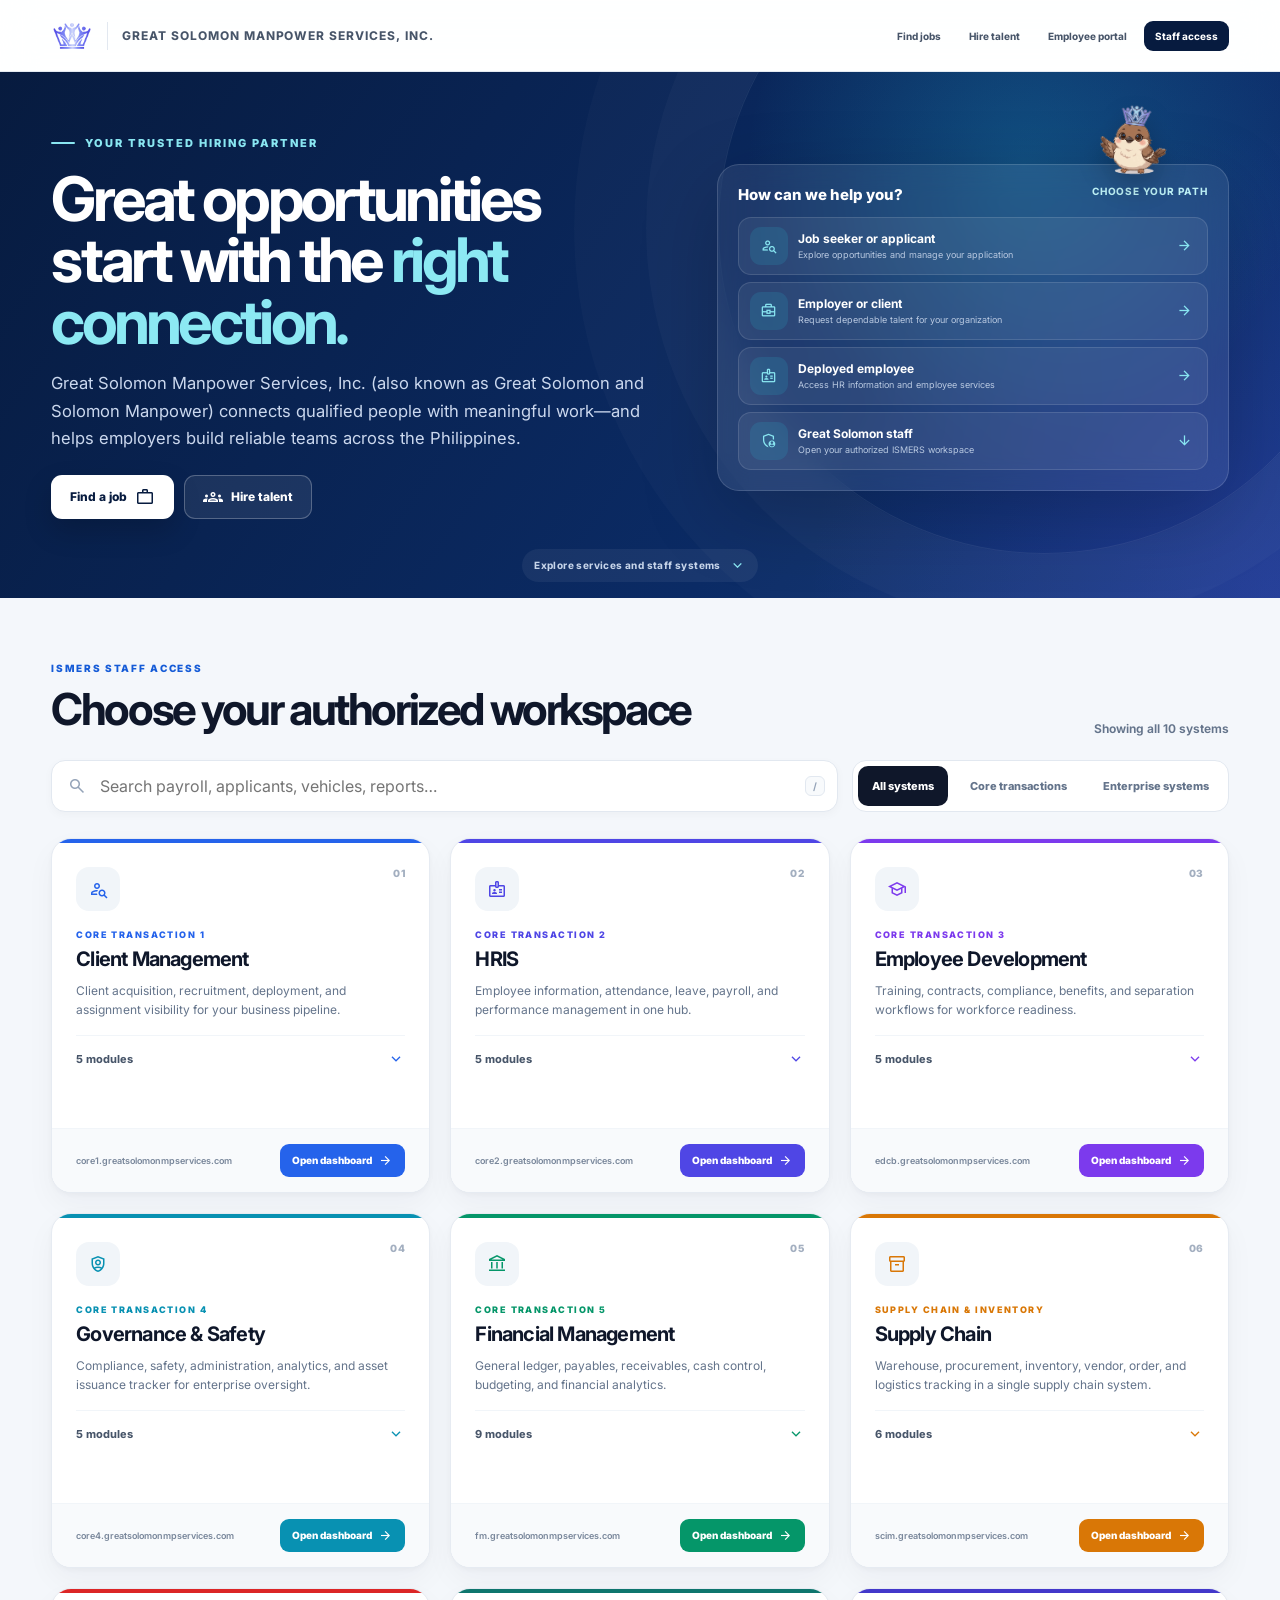
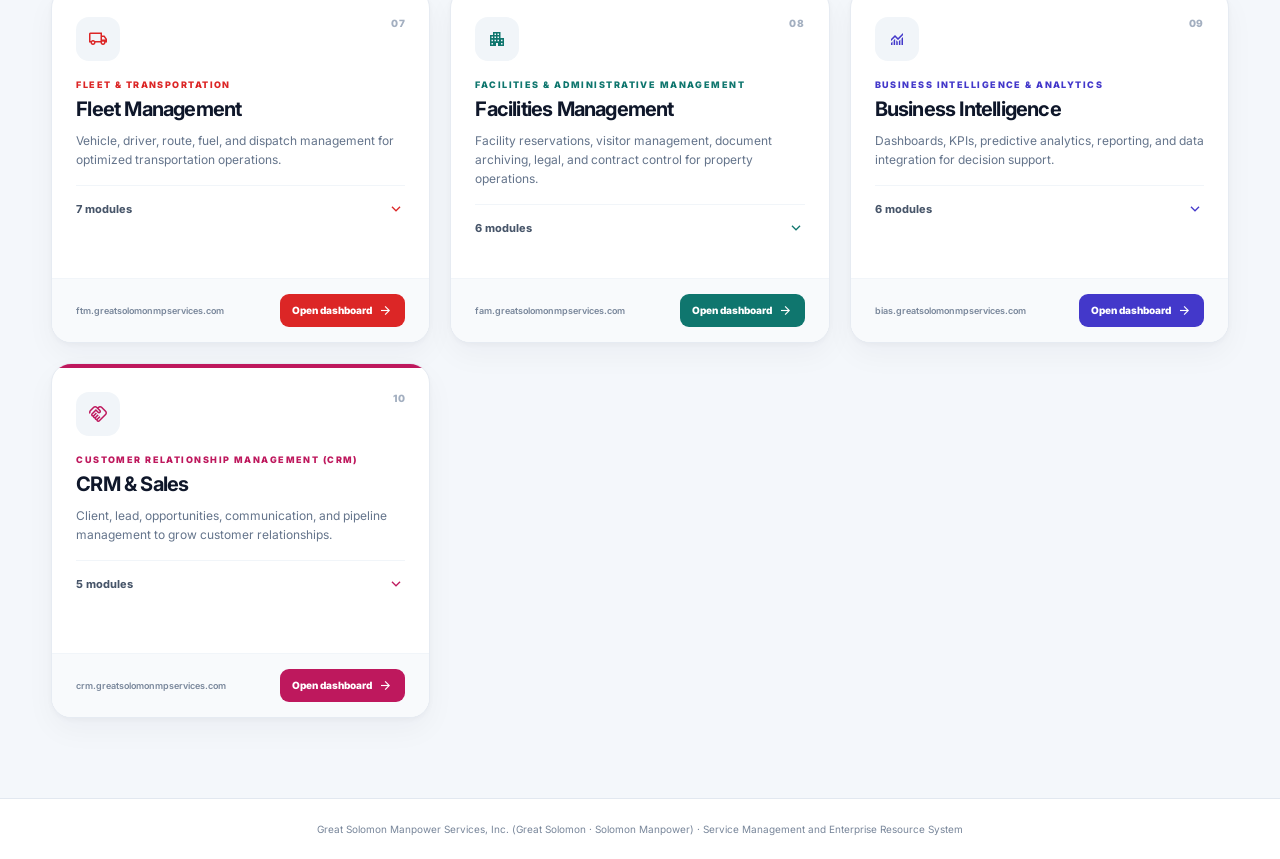
==== index.html @ 8f5aaa04 "Bust deployed asset cache" ====
<!doctype html>
<html lang="en-PH">
<head>
  <meta charset="utf-8" />
  <meta name="viewport" content="width=device-width, initial-scale=1" />
  <title>Great Solomon Manpower Services, Inc. | Great Solomon &amp; Solomon Manpower</title>
  <meta name="description" content="Great Solomon Manpower Services, Inc. (also known as Great Solomon and Solomon Manpower) connects Filipino job seekers with meaningful careers and helps employers build dependable teams across the Philippines." />
  <meta name="author" content="Great Solomon Manpower Services, Inc." />
  <meta name="robots" content="index, follow, max-snippet:-1, max-image-preview:large, max-video-preview:-1" />
  <link rel="canonical" href="https://greatsolomonmpservices.com/" />

  <!-- Geo-Targeting -->
  <meta name="geo.region" content="PH" />
  <meta name="geo.placename" content="Philippines" />

  <!-- Theme and Mobile Styling -->
  <meta name="theme-color" content="#071b3f" />
  <meta name="msapplication-TileColor" content="#071b3f" />
  <meta name="color-scheme" content="light" />

  <!-- Favicons and Web Manifest -->
  <link rel="icon" type="image/png" sizes="512x512" href="/favicon.png" />
  <link rel="apple-touch-icon" href="/apple-touch-icon.png" />
  <link rel="manifest" href="/site.webmanifest" />

  <!-- Preload the above-the-fold hero animation for the first render. -->
  <link rel="preload" href="images/output-onlinegiftools.gif" as="image" type="image/gif" fetchpriority="high" />

  <!-- Open Graph / Facebook / LinkedIn / Discord / Slack -->
  <meta property="og:type" content="website" />
  <meta property="og:site_name" content="Great Solomon Manpower Services, Inc." />
  <meta property="fb:app_id" content="1562750961368714" />
  <meta property="og:url" content="https://greatsolomonmpservices.com/" />
  <meta property="og:title" content="Great Solomon Manpower Services, Inc. | Great Solomon &amp; Solomon Manpower" />
  <meta property="og:description" content="Great Solomon Manpower Services, Inc. (also known as Great Solomon and Solomon Manpower) connects Filipino job seekers with meaningful careers and helps employers build dependable teams across the Philippines." />
  <meta property="og:image" content="https://greatsolomonmpservices.com/images/og-image.png" />
  <meta property="og:image:secure_url" content="https://greatsolomonmpservices.com/images/og-image.png" />
  <meta property="og:image:type" content="image/png" />
  <meta property="og:image:width" content="1200" />
  <meta property="og:image:height" content="630" />
  <meta property="og:image:alt" content="Great Solomon Manpower Services, Inc. — Philippine jobs and workforce solutions" />
  <meta property="og:locale" content="en_PH" />
  <meta property="og:locale:alternate" content="en_US" />

  <!-- Twitter / X Cards -->
  <meta name="twitter:card" content="summary_large_image" />
  <meta name="twitter:url" content="https://greatsolomonmpservices.com/" />
  <meta name="twitter:title" content="Great Solomon Manpower Services, Inc. | Great Solomon &amp; Solomon Manpower" />
  <meta name="twitter:description" content="Great Solomon Manpower Services, Inc. (also known as Great Solomon and Solomon Manpower) connects Filipino job seekers with meaningful careers and helps employers build dependable teams across the Philippines." />
  <meta name="twitter:image" content="https://greatsolomonmpservices.com/images/og-image.png" />
  <meta name="twitter:image:alt" content="Great Solomon Manpower Services, Inc. — Philippine jobs and workforce solutions" />

  <!-- Fonts & Stylesheets -->
  <link rel="preconnect" href="https://fonts.googleapis.com" />
  <link rel="preconnect" href="https://fonts.gstatic.com" crossorigin />
  <link href="https://fonts.googleapis.com/css2?family=Inter:wght@400;500;600;700;800;900&family=Material+Symbols+Outlined:opsz,wght,FILL,GRAD@20..48,400,0,0" rel="stylesheet" />
  <link rel="stylesheet" href="styles.css?v=b354d88" />

  <!-- Structured Data: JSON-LD Schema.org -->
  <script type="application/ld+json">
  {
    "@context": "https://schema.org",
    "@graph": [
      {
        "@type": ["EmploymentAgency", "Organization", "LocalBusiness"],
        "@id": "https://greatsolomonmpservices.com/#organization",
        "name": "Great Solomon Manpower Services, Inc.",
        "legalName": "Great Solomon Manpower Services, Inc.",
        "alternateName": [
          "Great Solomon",
          "Solomon Manpower",
          "Great Solomon Manpower Services",
          "ISMERS Great Solomon"
        ],
        "url": "https://greatsolomonmpservices.com/",
        "logo": "https://greatsolomonmpservices.com/images/logo-icon.png",
        "image": "https://greatsolomonmpservices.com/images/og-image.png",
        "description": "Great Solomon Manpower Services, Inc. (also known as Great Solomon and Solomon Manpower) connects Filipino job seekers with meaningful careers and helps employers build dependable teams across the Philippines.",
        "address": {
          "@type": "PostalAddress",
          "streetAddress": "1353 Crisostomo St, Bgy 518, Zone 051 Sampaloc",
          "addressLocality": "Manila",
          "addressRegion": "Metro Manila",
          "addressCountry": "PH"
        },
        "areaServed": {
          "@type": "Country",
          "name": "Philippines"
        },
        "knowsAbout": [
          "Manpower Services",
          "Recruitment and Selection",
          "HRIS and Attendance Systems",
          "Payroll and Compensation",
          "Workforce Training and Development",
          "Enterprise Resource Planning"
        ]
      },
      {
        "@type": "WebSite",
        "@id": "https://greatsolomonmpservices.com/#website",
        "url": "https://greatsolomonmpservices.com/",
        "name": "Great Solomon Manpower Services, Inc.",
        "publisher": {
          "@id": "https://greatsolomonmpservices.com/#organization"
        },
        "inLanguage": "en-PH"
      },
      {
        "@type": "WebPage",
        "@id": "https://greatsolomonmpservices.com/#webpage",
        "url": "https://greatsolomonmpservices.com/",
        "name": "Great Solomon Manpower Services, Inc. | Great Solomon & Solomon Manpower",
        "isPartOf": {
          "@id": "https://greatsolomonmpservices.com/#website"
        },
        "about": {
          "@id": "https://greatsolomonmpservices.com/#organization"
        },
        "description": "Great Solomon Manpower Services, Inc. (also known as Great Solomon and Solomon Manpower) connects Filipino job seekers with meaningful careers and helps employers build dependable teams across the Philippines.",
        "inLanguage": "en-PH"
      },
      {
        "@type": "FAQPage",
        "@id": "https://greatsolomonmpservices.com/#faq",
        "mainEntity": [
          {
            "@type": "Question",
            "name": "What is Great Solomon Manpower Services, Inc.?",
            "acceptedAnswer": {
              "@type": "Answer",
              "text": "Great Solomon Manpower Services, Inc. (commonly known as Great Solomon or Solomon Manpower) is a licensed manpower and recruitment agency in the Philippines providing staffing, payroll, and HR management solutions."
            }
          },
          {
            "@type": "Question",
            "name": "What services are offered by Solomon Manpower?",
            "acceptedAnswer": {
              "@type": "Answer",
              "text": "Solomon Manpower offers recruitment and talent placement, temporary and contract staffing, HRIS and attendance systems, payroll administration, and enterprise workforce management across the Philippines."
            }
          },
          {
            "@type": "Question",
            "name": "How can job seekers apply with Great Solomon Manpower Services, Inc.?",
            "acceptedAnswer": {
              "@type": "Answer",
              "text": "Job seekers can find and apply for jobs across the Philippines directly through the Great Solomon online portal and ISMERS job platform."
            }
          }
        ]
      },
      {
        "@type": "SiteNavigationElement",
        "@id": "https://greatsolomonmpservices.com/#navigation",
        "name": "Main Audience Navigation",
        "hasPart": [
          {
            "@type": "WebPage",
            "name": "Find Jobs",
            "url": "https://core1.greatsolomonmpservices.com/"
          },
          {
            "@type": "WebPage",
            "name": "Hire Talent",
            "url": "https://core1.greatsolomonmpservices.com/"
          },
          {
            "@type": "WebPage",
            "name": "Employee Portal",
            "url": "https://core2.greatsolomonmpservices.com/"
          },
          {
            "@type": "WebPage",
            "name": "Staff Access",
            "url": "https://greatsolomonmpservices.com/#systems"
          }
        ]
      }
    ]
  }
  </script>
</head>
<body>
  <header class="topbar">
    <a class="brand" href="/" aria-label="Great Solomon Manpower Services, Inc. home"><img src="images/logo-icon.png" alt="Great Solomon Manpower Services, Inc. logo" /><span class="brand-divider" aria-hidden="true"></span><span class="brand-product">Great Solomon Manpower Services, Inc.</span></a><a class="mobile-staff" href="#systems">Staff access</a><nav class="topnav" id="mobile-navigation" aria-label="Audience navigation"><a href="https://core1.greatsolomonmpservices.com/">Find jobs</a><a href="https://core1.greatsolomonmpservices.com/">Hire talent</a><a href="https://core2.greatsolomonmpservices.com/">Employee portal</a><a class="staff-link" href="#systems">Staff access</a></nav><button class="mobile-menu" type="button" aria-label="Open navigation" aria-controls="mobile-navigation" aria-expanded="false"><span class="material-symbols-outlined">menu</span></button>
  </header>
  <main>
    <section class="hero" aria-labelledby="hero-title">
      <div class="hero-inner">
        <div><p class="eyebrow">Your trusted hiring partner</p><h1 id="hero-title">Great opportunities start with the <span>right connection.</span></h1><p class="hero-copy">Great Solomon Manpower Services, Inc. (also known as Great Solomon and Solomon Manpower) connects qualified people with meaningful work—and helps employers build reliable teams across the Philippines.</p><div class="hero-actions"><a class="btn btn-primary" href="https://core1.greatsolomonmpservices.com/"><span>Find a job</span><span class="material-symbols-outlined">work</span></a><a class="btn btn-secondary" href="https://core1.greatsolomonmpservices.com/"><span class="material-symbols-outlined">groups</span><span>Hire talent</span></a></div></div>
        <aside class="audience-panel" aria-label="Choose how to continue"><img class="hero-animation" src="images/output-onlinegiftools.gif" alt="Great Solomon animated guide" width="800" height="450" fetchpriority="high" loading="eager" decoding="async" /><div class="audience-head"><p>How can we help you?</p><span>Choose your path</span></div><div class="audience-list"><a class="audience-card" href="https://core1.greatsolomonmpservices.com/"><span class="audience-icon material-symbols-outlined">person_search</span><span class="audience-copy"><strong>Job seeker or applicant</strong><span>Explore opportunities and manage your application</span></span><span class="material-symbols-outlined">arrow_forward</span></a><a class="audience-card" href="https://core1.greatsolomonmpservices.com/"><span class="audience-icon material-symbols-outlined">business_center</span><span class="audience-copy"><strong>Employer or client</strong><span>Request dependable talent for your organization</span></span><span class="material-symbols-outlined">arrow_forward</span></a><a class="audience-card" href="https://core2.greatsolomonmpservices.com/"><span class="audience-icon material-symbols-outlined">badge</span><span class="audience-copy"><strong>Deployed employee</strong><span>Access HR information and employee services</span></span><span class="material-symbols-outlined">arrow_forward</span></a><a class="audience-card" href="#systems"><span class="audience-icon material-symbols-outlined">admin_panel_settings</span><span class="audience-copy"><strong>Great Solomon staff</strong><span>Open your authorized ISMERS workspace</span></span><span class="material-symbols-outlined">arrow_downward</span></a></div></aside>
      </div><a class="scroll-cue" href="#systems"><span>Explore services and staff systems</span><span class="material-symbols-outlined">keyboard_arrow_down</span></a>
    </section>
    <section class="catalog" id="systems" aria-labelledby="systems-title">
      <div class="catalog-head"><div><p class="section-kicker">ISMERS staff access</p><h2 id="systems-title">Choose your authorized workspace</h2></div><span class="result-count" id="result-count" aria-live="polite">Showing all 10 systems</span></div>
      <div class="discovery"><label class="search"><span class="material-symbols-outlined">search</span><input id="module-search" type="search" placeholder="Search payroll, applicants, vehicles, reports…" autocomplete="off" aria-label="Search systems and modules" /><span class="shortcut">/</span></label><div class="filters" role="group" aria-label="Filter system groups"><button class="filter active" type="button" data-filter="all">All systems</button><button class="filter" type="button" data-filter="core">Core transactions</button><button class="filter" type="button" data-filter="enterprise">Enterprise systems</button></div></div>
      <div class="grid" id="grid"></div>
    </section>
  </main>
  <footer>Great Solomon Manpower Services, Inc. (Great Solomon · Solomon Manpower) · Service Management and Enterprise Resource System</footer>
  <script src="subsystems.js?v=b354d88"></script>
  <script src="script.js?v=b354d88"></script>
</body>
</html>
---- styles.css ----
:root { --navy:#071b3f; --navy-2:#0b2b65; --blue:#155bd7; --indigo:#4f46e5; --cyan:#25c2d7; --ink:#0f172a; --muted:#64748b; --line:#e2e8f0; --surface:#fff; --soft:#f4f7fb; }
* { box-sizing:border-box; }
html { scroll-behavior:smooth; }
body { margin:0; min-height:100vh; color:var(--ink); background:var(--soft); font-family:Inter,system-ui,sans-serif; }
button,input { font:inherit; } a { color:inherit; } .material-symbols-outlined { font-size:20px; line-height:1; }
.topbar { position:sticky; top:0; z-index:50; height:72px; display:flex; align-items:center; justify-content:space-between; gap:24px; padding:0 clamp(20px,4vw,64px); border-bottom:1px solid rgba(226,232,240,.9); background:rgba(255,255,255,.92); backdrop-filter:blur(18px) saturate(160%); }
.brand { display:flex; align-items:center; gap:14px; min-width:0; text-decoration:none; }
.brand img { width:42px; height:42px; object-fit:contain; object-position:center; }
.brand-divider { width:1px; height:28px; background:var(--line); }
.brand-product { color:#475569; font-size:12px; font-weight:750; letter-spacing:.08em; text-transform:uppercase; white-space:nowrap; }
.topnav { display:flex; align-items:center; gap:6px; }
.topnav a { padding:9px 11px; border-radius:9px; color:#475569; font-size:10px; font-weight:750; text-decoration:none; transition:.16s ease; }
.topnav a:hover { color:var(--blue); background:#eef4ff; }
.topnav .staff-link { color:white; background:var(--navy); }
.topnav .staff-link:hover { color:white; background:var(--blue); }
.gateway-label { display:flex; align-items:center; gap:8px; color:#475569; font-size:12px; font-weight:650; }
.gateway-label .material-symbols-outlined { color:#16a34a; font-size:17px; }
.hero { position:relative; overflow:hidden; color:white; background:radial-gradient(circle at 80% 18%,rgba(37,194,215,.24),transparent 25%),radial-gradient(circle at 100% 100%,rgba(79,70,229,.28),transparent 34%),linear-gradient(125deg,var(--navy) 0%,var(--navy-2) 64%,#12397a 100%); }
.hero:before { content:""; position:absolute; right:-90px; top:-170px; width:650px; height:650px; border-radius:50%; border:1px solid rgba(255,255,255,.08); box-shadow:0 0 0 72px rgba(255,255,255,.025),0 0 0 144px rgba(255,255,255,.018); }
.hero-inner { position:relative; z-index:1; max-width:1440px; margin:auto; padding:clamp(40px,5vw,68px) clamp(20px,4vw,64px) 30px; display:grid; grid-template-columns:minmax(0,1.08fr) minmax(350px,.92fr); gap:clamp(32px,5vw,70px); align-items:center; }
.eyebrow { display:flex; align-items:center; gap:10px; margin:0 0 18px; color:#89e6f1; font-size:11px; font-weight:850; letter-spacing:.18em; text-transform:uppercase; }
.eyebrow:before { content:""; width:24px; height:2px; border-radius:2px; background:currentColor; }
h1 { max-width:720px; margin:0; font-size:clamp(38px,4.8vw,62px); line-height:1; letter-spacing:-.06em; }
h1 span { color:#8ce9f3; }
.hero-copy { max-width:630px; margin:18px 0 0; color:#cbd8ee; font-size:clamp(14px,1.3vw,17px); line-height:1.65; }
.hero-actions { display:flex; flex-wrap:wrap; gap:10px; margin-top:22px; }
.btn { min-height:44px; display:inline-flex; align-items:center; justify-content:center; gap:8px; padding:0 18px; border:1px solid transparent; border-radius:11px; font-size:12px; font-weight:800; cursor:pointer; text-decoration:none; transition:.18s ease; }
.btn-primary { color:var(--navy); background:white; box-shadow:0 12px 28px rgba(0,0,0,.18); }
.btn-primary:hover { transform:translateY(-2px); box-shadow:0 16px 32px rgba(0,0,0,.24); }
.btn-secondary { color:white; border-color:rgba(255,255,255,.25); background:rgba(255,255,255,.08); }
.btn-secondary:hover { border-color:rgba(255,255,255,.45); background:rgba(255,255,255,.14); }
.system-map { position:relative; padding:26px; border:1px solid rgba(255,255,255,.14); border-radius:24px; background:rgba(255,255,255,.08); box-shadow:0 24px 80px rgba(0,0,0,.2); backdrop-filter:blur(16px); }
.system-map-head { display:flex; align-items:center; justify-content:space-between; gap:18px; margin-bottom:22px; }
.system-map-title { margin:0; font-size:15px; font-weight:800; }
.live-chip { display:flex; align-items:center; gap:7px; color:#bceff4; font-size:10px; font-weight:750; letter-spacing:.08em; text-transform:uppercase; }
.live-dot { width:7px; height:7px; border-radius:50%; background:#4ade80; box-shadow:0 0 0 4px rgba(74,222,128,.13); }
.map-core { display:grid; grid-template-columns:repeat(4,1fr); gap:8px; }
.map-node { min-height:66px; display:flex; flex-direction:column; align-items:center; justify-content:center; gap:6px; padding:9px; border:1px solid rgba(255,255,255,.12); border-radius:13px; color:#dce9fb; background:rgba(255,255,255,.06); font-size:9px; font-weight:750; text-align:center; }
.map-node strong { color:white; font-size:13px; }
.map-line { width:1px; height:23px; margin:auto; background:linear-gradient(rgba(255,255,255,.12),rgba(137,230,241,.65)); }
.map-hub { display:flex; align-items:center; justify-content:center; gap:10px; width:72%; margin:auto; padding:13px; border:1px solid rgba(137,230,241,.35); border-radius:14px; color:white; background:linear-gradient(135deg,rgba(37,194,215,.22),rgba(79,70,229,.22)); font-size:12px; font-weight:850; letter-spacing:.09em; }
.map-enterprise { display:grid; grid-template-columns:repeat(3,1fr); gap:8px; margin-top:12px; }
.mobile-staff { display:none; padding:9px 12px; border-radius:9px; color:white; background:var(--navy); font-size:10px; font-weight:750; text-decoration:none; white-space:nowrap; }
.mobile-menu { display:none; border:0; color:var(--navy); background:transparent; cursor:pointer; }
.mobile-menu:focus-visible { outline:2px solid var(--blue); outline-offset:3px; border-radius:7px; }
.hero-animation { position:absolute; z-index:2; top:-72px; right:12px; left:auto; width:170px; transform:none; height:auto; aspect-ratio:800 / 450; object-fit:contain; pointer-events:none; filter:drop-shadow(0 12px 12px rgba(0,0,0,.2)); }
.audience-panel { position:relative; padding:20px; border:1px solid rgba(255,255,255,.14); border-radius:22px; background:rgba(255,255,255,.08); box-shadow:0 24px 80px rgba(0,0,0,.2); backdrop-filter:blur(16px); }
.audience-head { display:flex; align-items:flex-start; justify-content:space-between; gap:18px; margin-bottom:13px; }
.audience-head p { margin:0; font-size:15px; font-weight:800; }
.audience-head span { color:#bceff4; font-size:10px; font-weight:750; letter-spacing:.08em; text-transform:uppercase; }
.audience-list { display:grid; gap:7px; }
.audience-card { display:grid; grid-template-columns:38px 1fr 20px; align-items:center; gap:10px; padding:9px 11px; border:1px solid rgba(255,255,255,.12); border-radius:13px; color:white; background:rgba(255,255,255,.065); text-decoration:none; transition:.18s ease; }
.audience-card:hover { transform:translateX(3px); border-color:rgba(137,230,241,.48); background:rgba(255,255,255,.12); }
.audience-icon { width:38px; height:38px; display:grid; place-items:center; border-radius:11px; color:#9debf3; background:rgba(37,194,215,.14); }
.audience-copy strong { display:block; font-size:12px; }
.audience-copy span { display:block; margin-top:3px; color:#b9c9e1; font-size:9px; line-height:1.4; }
.audience-card>.material-symbols-outlined { color:#89e6f1; font-size:17px; }
.scroll-cue { position:relative; z-index:2; width:max-content; margin:0 auto 16px; display:flex; align-items:center; gap:8px; padding:8px 12px; border-radius:999px; color:#c7d5ea; background:rgba(255,255,255,.06); font-size:10px; font-weight:750; letter-spacing:.04em; text-decoration:none; }
.scroll-cue .material-symbols-outlined { color:#89e6f1; font-size:17px; animation:scroll-bob 1.7s ease-in-out infinite; }
@keyframes scroll-bob { 0%,100%{transform:translateY(-1px)}50%{transform:translateY(3px)} }
.hero-facts { max-width:1440px; margin:auto; display:grid; grid-template-columns:repeat(3,1fr); border-top:1px solid rgba(255,255,255,.12); }
.fact { padding:22px clamp(20px,4vw,64px); border-right:1px solid rgba(255,255,255,.12); }
.fact:last-child { border-right:0; }
.fact strong { display:block; color:white; font-size:22px; letter-spacing:-.04em; }
.fact span { display:block; margin-top:4px; color:#aebfda; font-size:11px; font-weight:600; }
.catalog { max-width:1440px; margin:auto; padding:64px clamp(20px,4vw,64px) 80px; }
.catalog-head { display:flex; align-items:flex-end; justify-content:space-between; gap:24px; margin-bottom:24px; }
.section-kicker { margin:0 0 8px; color:var(--blue); font-size:10px; font-weight:850; letter-spacing:.17em; text-transform:uppercase; }
.catalog h2 { margin:0; font-size:clamp(28px,4vw,44px); letter-spacing:-.055em; }
.result-count { color:var(--muted); font-size:12px; font-weight:650; }
.discovery { display:grid; grid-template-columns:minmax(260px,1fr) auto; gap:14px; margin-bottom:26px; }
.search { position:relative; }
.search .material-symbols-outlined { position:absolute; top:50%; left:16px; transform:translateY(-50%); color:#94a3b8; }
.search input { width:100%; height:52px; padding:0 48px; border:1px solid var(--line); border-radius:14px; color:var(--ink); background:white; outline:none; box-shadow:0 3px 10px rgba(15,23,42,.03); }
.search input:focus { border-color:#818cf8; box-shadow:0 0 0 4px rgba(79,70,229,.11); }
.shortcut { position:absolute; top:50%; right:13px; transform:translateY(-50%); padding:3px 7px; border:1px solid var(--line); border-radius:6px; color:#94a3b8; background:#f8fafc; font-size:10px; font-weight:700; }
.filters { display:flex; align-items:center; gap:8px; padding:5px; border:1px solid var(--line); border-radius:14px; background:white; }
.filter { height:40px; padding:0 14px; border:0; border-radius:10px; color:#64748b; background:transparent; font-size:11px; font-weight:800; cursor:pointer; white-space:nowrap; }
.filter.active { color:white; background:var(--ink); }
.grid { display:grid; grid-template-columns:repeat(auto-fill,minmax(310px,1fr)); gap:20px; }
.card { --accent:#4f46e5; position:relative; display:flex; flex-direction:column; min-height:355px; overflow:hidden; border:1px solid #e6ebf2; border-radius:20px; background:white; box-shadow:0 2px 5px rgba(15,23,42,.03),0 12px 30px rgba(15,23,42,.04); cursor:pointer; transition:.2s cubic-bezier(.16,1,.3,1); }
.card:hover,.card:focus-visible { transform:translateY(-5px); border-color:var(--accent); box-shadow:0 16px 38px rgba(15,39,87,.12); outline:none; }
.card-bar { height:4px; background:var(--accent); }
.card-body { padding:24px 24px 16px; }
.card-top { display:flex; align-items:flex-start; justify-content:space-between; gap:18px; }
.card-icon { width:44px; height:44px; display:grid; place-items:center; flex:none; border-radius:13px; color:var(--accent); background:#f1f5f9; }
.card-index { color:#a3afc0; font-size:10px; font-weight:850; letter-spacing:.06em; }
.card-category { margin:18px 0 7px; color:var(--accent); font-size:9px; font-weight:850; letter-spacing:.16em; text-transform:uppercase; }
.card h3 { margin:0; font-size:20px; line-height:1.2; letter-spacing:-.04em; }
.card-desc { margin:10px 0 0; color:#64748b; font-size:12px; line-height:1.6; }
details { margin:0 24px; border-top:1px solid #f1f5f9; }
summary { display:flex; align-items:center; justify-content:space-between; gap:10px; padding:14px 0; color:#475569; cursor:pointer; list-style:none; font-size:11px; font-weight:750; }
summary::-webkit-details-marker { display:none; }
summary .material-symbols-outlined { color:var(--accent); font-size:18px; transition:transform .18s ease; }
details[open] summary .material-symbols-outlined { transform:rotate(180deg); }
.modules { display:grid; gap:8px; padding-bottom:15px; }
.module { display:flex; align-items:flex-start; gap:8px; color:#64748b; font-size:11px; line-height:1.4; }
.module:before { content:""; width:5px; height:5px; margin-top:5px; flex:none; border-radius:50%; background:var(--accent); opacity:.55; }
.card-footer { display:flex; align-items:center; justify-content:space-between; gap:10px; margin-top:auto; padding:15px 24px; border-top:1px solid #f1f5f9; background:#f8fafc; }
.host { min-width:0; overflow:hidden; color:#78869a; font-size:9px; font-weight:600; text-overflow:ellipsis; white-space:nowrap; }
.open { display:inline-flex; align-items:center; gap:6px; flex:none; padding:9px 12px; border-radius:9px; color:white; background:var(--accent); font-size:10px; font-weight:850; text-decoration:none; }
.open .material-symbols-outlined { font-size:15px; transition:transform .18s ease; }
.open:hover .material-symbols-outlined { transform:translateX(2px); }
.empty { grid-column:1/-1; padding:70px 20px; border:1px dashed #cbd5e1; border-radius:20px; color:#64748b; background:white; text-align:center; }
.empty .material-symbols-outlined { display:block; margin-bottom:10px; color:#94a3b8; font-size:34px; }
footer { padding:24px clamp(20px,4vw,64px); border-top:1px solid var(--line); color:#78869a; background:white; font-size:10px; text-align:center; }
@media(max-width:1050px) { .topnav{display:none} }
@media(max-width:900px) { .hero-inner{grid-template-columns:1fr}.system-map,.audience-panel{max-width:620px}.hero-facts{grid-template-columns:1fr}.fact{border-right:0;border-bottom:1px solid rgba(255,255,255,.12)}.fact:last-child{border-bottom:0} }
@media(max-width:680px) { .topbar{width:100%;height:62px;padding:0 16px;gap:8px}.brand{flex:1;min-width:0;gap:9px}.mobile-staff{display:block}.brand img{width:34px;height:34px}.brand-divider{display:none}.brand-product{display:block;min-width:0;max-width:220px;overflow:hidden;font-size:9px;letter-spacing:.045em;text-overflow:ellipsis}.mobile-menu{display:grid;place-items:center;padding:6px}.mobile-menu .material-symbols-outlined{font-size:26px}.topbar.menu-open .topnav{display:flex;position:absolute;top:calc(100% + 8px);right:16px;left:16px;z-index:60;flex-direction:column;align-items:stretch;gap:4px;padding:10px;border:1px solid var(--line);border-radius:14px;background:rgba(255,255,255,.98);box-shadow:0 16px 34px rgba(7,27,63,.16)}.topbar.menu-open .topnav a{padding:12px 13px;font-size:11px}.topbar.menu-open .topnav .staff-link{text-align:center}.hero-inner{width:100%;min-width:0;padding:34px 16px 20px;gap:24px;text-align:center}.eyebrow{justify-content:center;margin-bottom:12px;font-size:9px;letter-spacing:.14em}.eyebrow:before{display:none}h1{font-size:clamp(30px,10.5vw,42px);line-height:1.02}.hero-copy{margin-top:14px;font-size:13px;line-height:1.55}.hero-actions{display:grid;grid-template-columns:1fr;margin-top:18px}.btn{width:100%;min-height:42px;padding:0 12px;font-size:10px}.audience-panel{width:100%;max-width:620px;margin-top:12px;padding:22px 14px 14px;border-radius:17px}.hero-animation{top:-108px;left:82%;right:auto;width:230px;transform:translateX(-50%)}.audience-head{display:block;text-align:center}.audience-head p{font-size:18px}.audience-head span{display:block;margin-top:4px}.audience-head{margin-bottom:10px}.audience-head p{font-size:12px}.audience-head span{font-size:8px}.audience-card{grid-template-columns:34px minmax(0,1fr) 16px;padding:8px 9px}.audience-icon{width:34px;height:34px}.audience-copy{min-width:0}.audience-copy strong{font-size:10px}.audience-copy span{font-size:8px}.scroll-cue{max-width:calc(100% - 32px);margin-bottom:12px;font-size:8px;text-align:center}.system-map{padding:18px}.map-core{grid-template-columns:repeat(2,1fr)}.map-enterprise{grid-template-columns:repeat(2,1fr)}.catalog{padding:42px 16px 60px}.catalog-head{align-items:flex-start;flex-direction:column;gap:8px}.discovery{grid-template-columns:1fr}.filters{max-width:100%;overflow:auto}.filter{flex:0 0 auto}.grid{grid-template-columns:minmax(0,1fr)}.card{min-width:0}.shortcut{display:none}.search input{padding-right:18px} }
@media(max-width:360px) { .brand-product{max-width:110px;font-size:8px}.hero-inner{padding-left:12px;padding-right:12px}.hero-actions{grid-template-columns:1fr}.audience-copy span{display:none}.audience-card{min-height:48px}.scroll-cue span:first-child{max-width:150px}.catalog{padding-left:12px;padding-right:12px}.filters{display:grid;grid-template-columns:1fr;width:100%}.filter{width:100%} }
@media(prefers-reduced-motion:reduce) { html{scroll-behavior:auto}*{transition:none!important} }
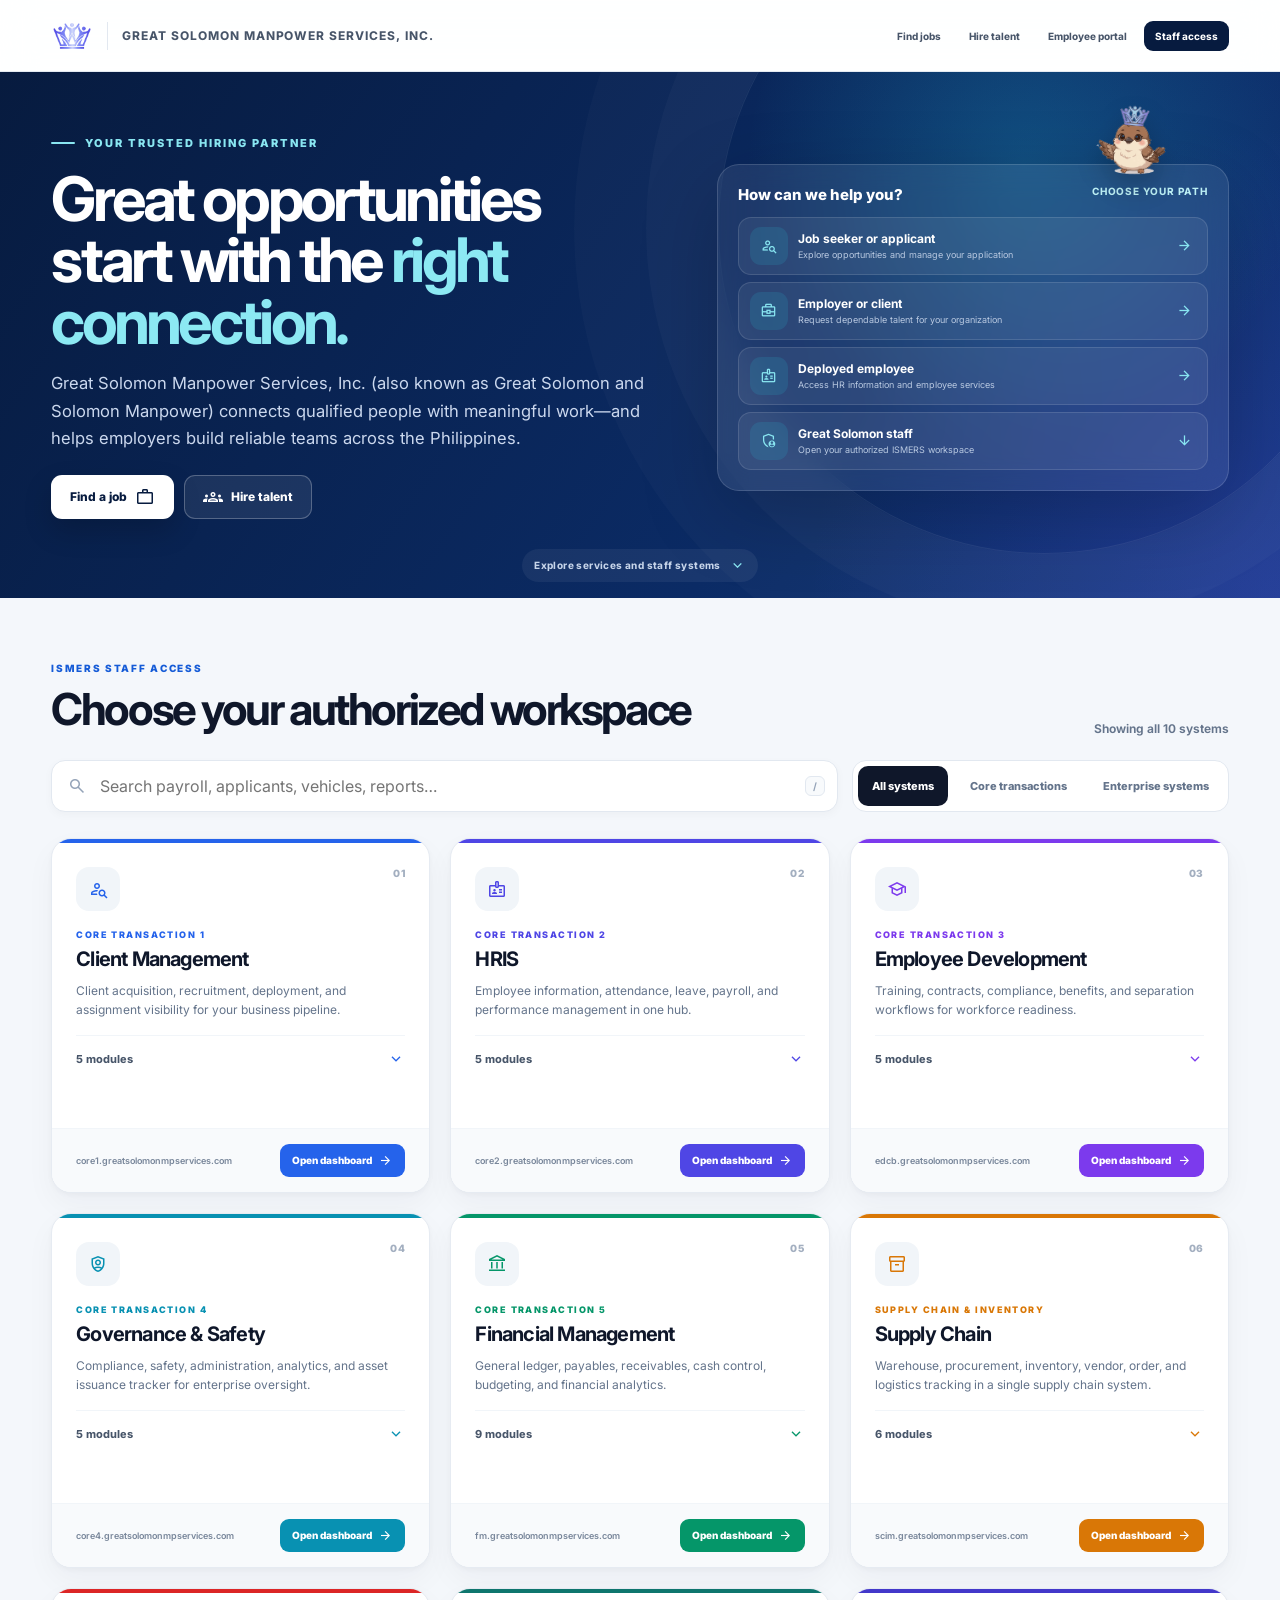
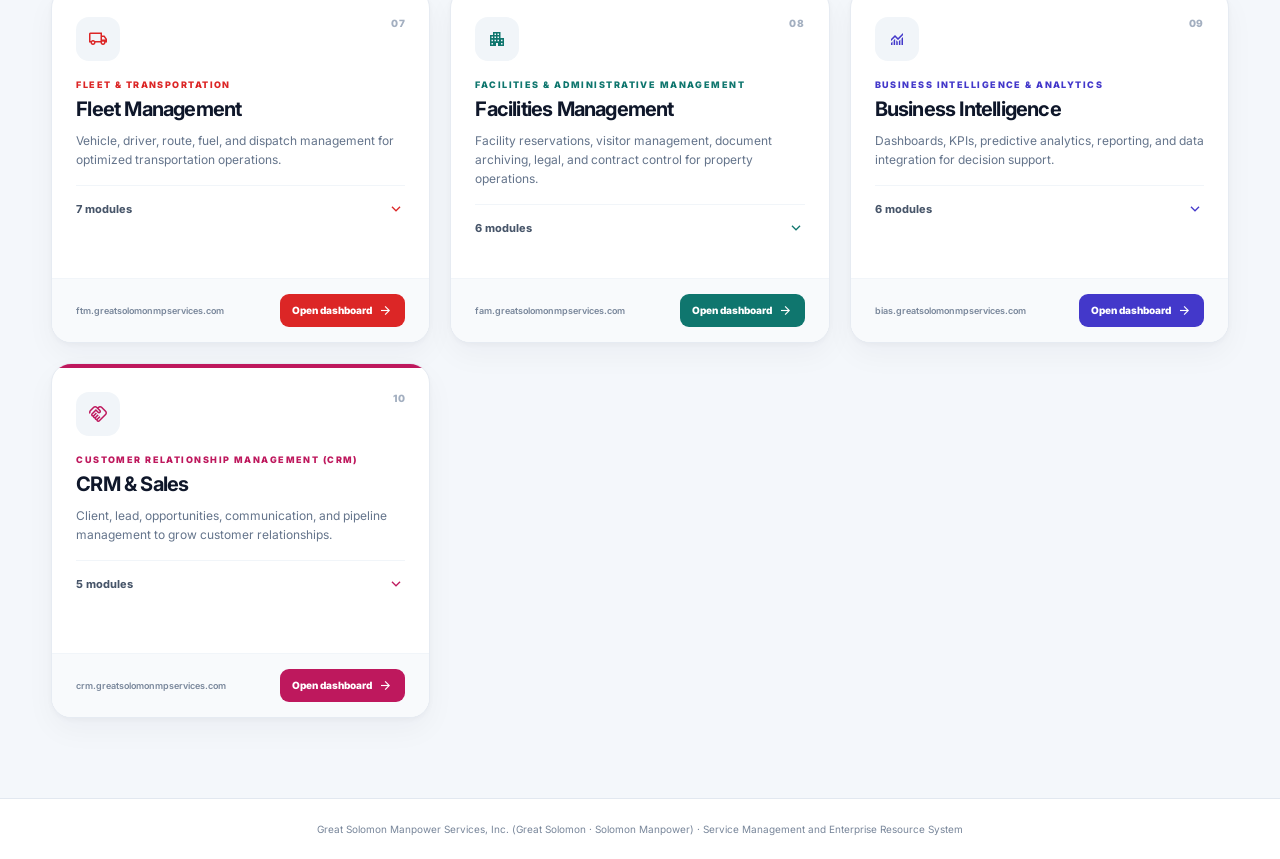
==== commit 9116c1eb: "Refresh responsive mobile assets" ====
--- a/index.html
+++ b/index.html
@@ -54,7 +54,7 @@
   <link rel="preconnect" href="https://fonts.googleapis.com" />
   <link rel="preconnect" href="https://fonts.gstatic.com" crossorigin />
   <link href="https://fonts.googleapis.com/css2?family=Inter:wght@400;500;600;700;800;900&family=Material+Symbols+Outlined:opsz,wght,FILL,GRAD@20..48,400,0,0" rel="stylesheet" />
-  <link rel="stylesheet" href="styles.css?v=b354d88" />
+  <link rel="stylesheet" href="styles.css?v=8f5aaa0" />
 
   <!-- Structured Data: JSON-LD Schema.org -->
   <script type="application/ld+json">
@@ -199,8 +199,8 @@
     </section>
   </main>
   <footer>Great Solomon Manpower Services, Inc. (Great Solomon · Solomon Manpower) · Service Management and Enterprise Resource System</footer>
-  <script src="subsystems.js?v=b354d88"></script>
-  <script src="script.js?v=b354d88"></script>
+  <script src="subsystems.js?v=8f5aaa0"></script>
+  <script src="script.js?v=8f5aaa0"></script>
 </body>
 </html>
 
--- a/styles.css
+++ b/styles.css
@@ -1,7 +1,7 @@
 :root { --navy:#071b3f; --navy-2:#0b2b65; --blue:#155bd7; --indigo:#4f46e5; --cyan:#25c2d7; --ink:#0f172a; --muted:#64748b; --line:#e2e8f0; --surface:#fff; --soft:#f4f7fb; }
 * { box-sizing:border-box; }
 html { scroll-behavior:smooth; }
-body { margin:0; min-height:100vh; color:var(--ink); background:var(--soft); font-family:Inter,system-ui,sans-serif; }
+body { overflow-x:hidden; margin:0; min-height:100vh; color:var(--ink); background:var(--soft); font-family:Inter,system-ui,sans-serif; }
 button,input { font:inherit; } a { color:inherit; } .material-symbols-outlined { font-size:20px; line-height:1; }
 .topbar { position:sticky; top:0; z-index:50; height:72px; display:flex; align-items:center; justify-content:space-between; gap:24px; padding:0 clamp(20px,4vw,64px); border-bottom:1px solid rgba(226,232,240,.9); background:rgba(255,255,255,.92); backdrop-filter:blur(18px) saturate(160%); }
 .brand { display:flex; align-items:center; gap:14px; min-width:0; text-decoration:none; }
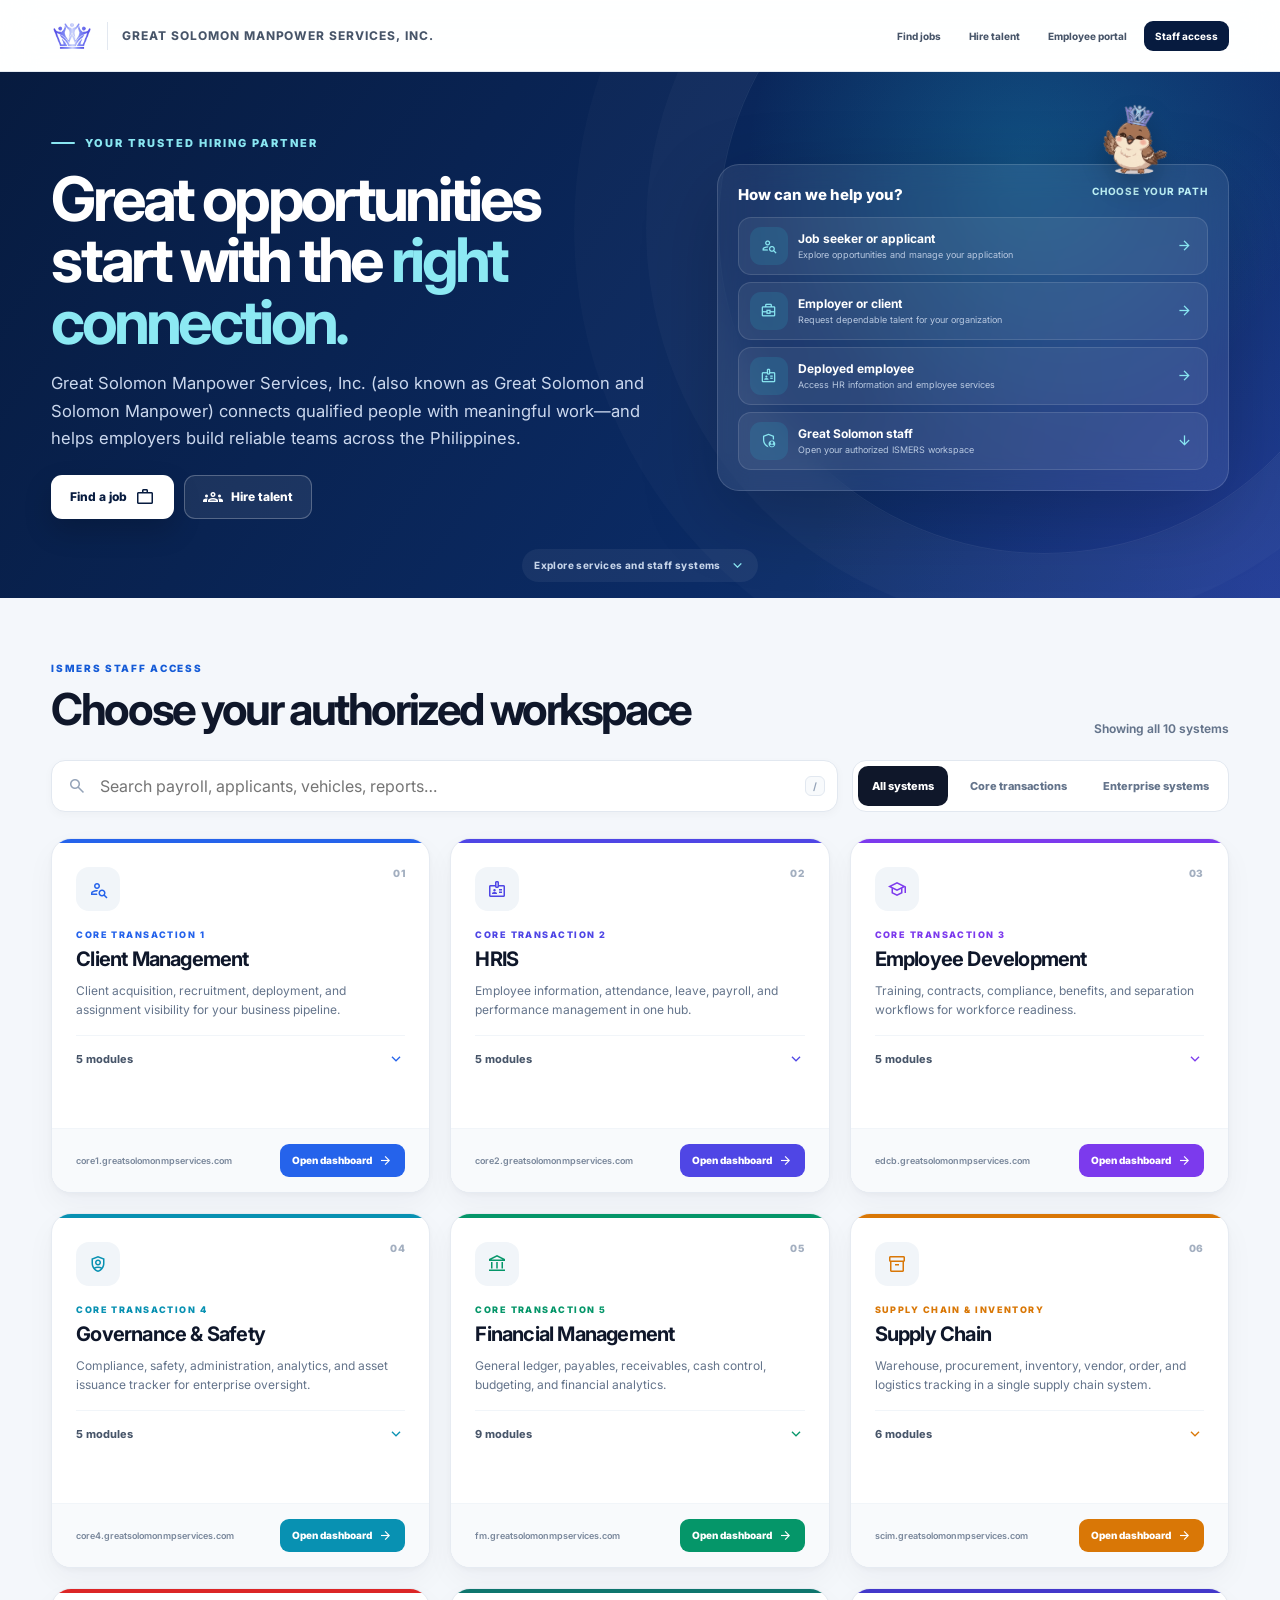
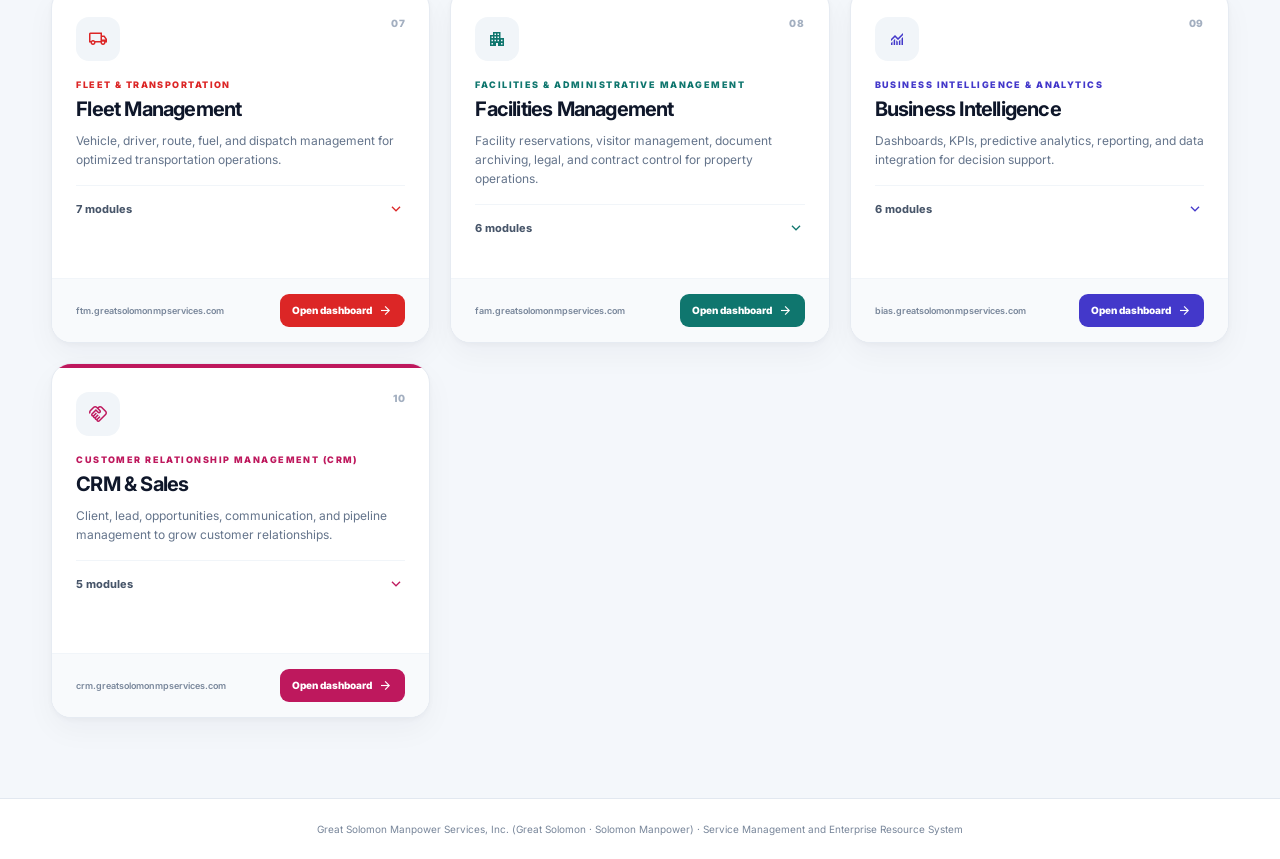
==== commit 825da5b8: "Improve favicon discovery" ====
--- a/index.html
+++ b/index.html
@@ -19,6 +19,8 @@
   <meta name="color-scheme" content="light" />
 
   <!-- Favicons and Web Manifest -->
+  <link rel="icon" href="/favicon.ico" sizes="any" />
+  <link rel="shortcut icon" href="/favicon.ico" />
   <link rel="icon" type="image/png" sizes="512x512" href="/favicon.png" />
   <link rel="apple-touch-icon" href="/apple-touch-icon.png" />
   <link rel="manifest" href="/site.webmanifest" />
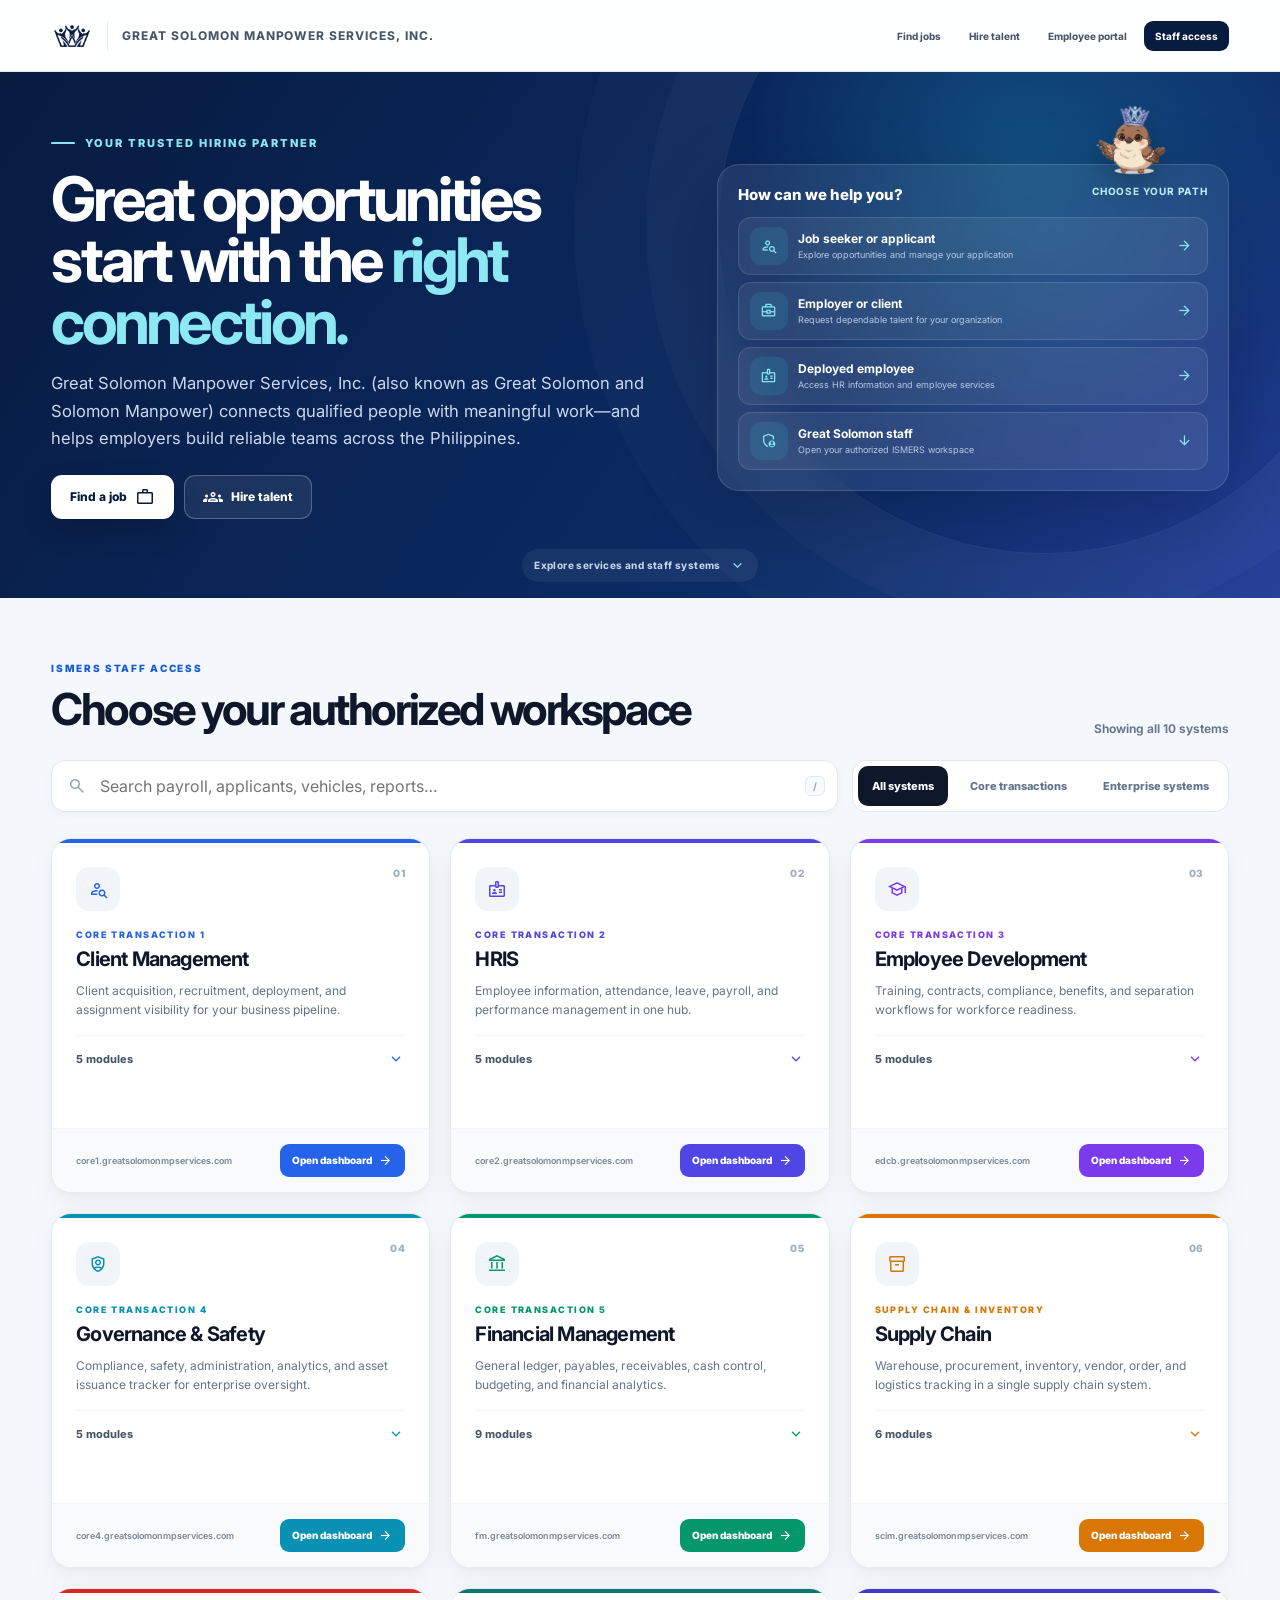
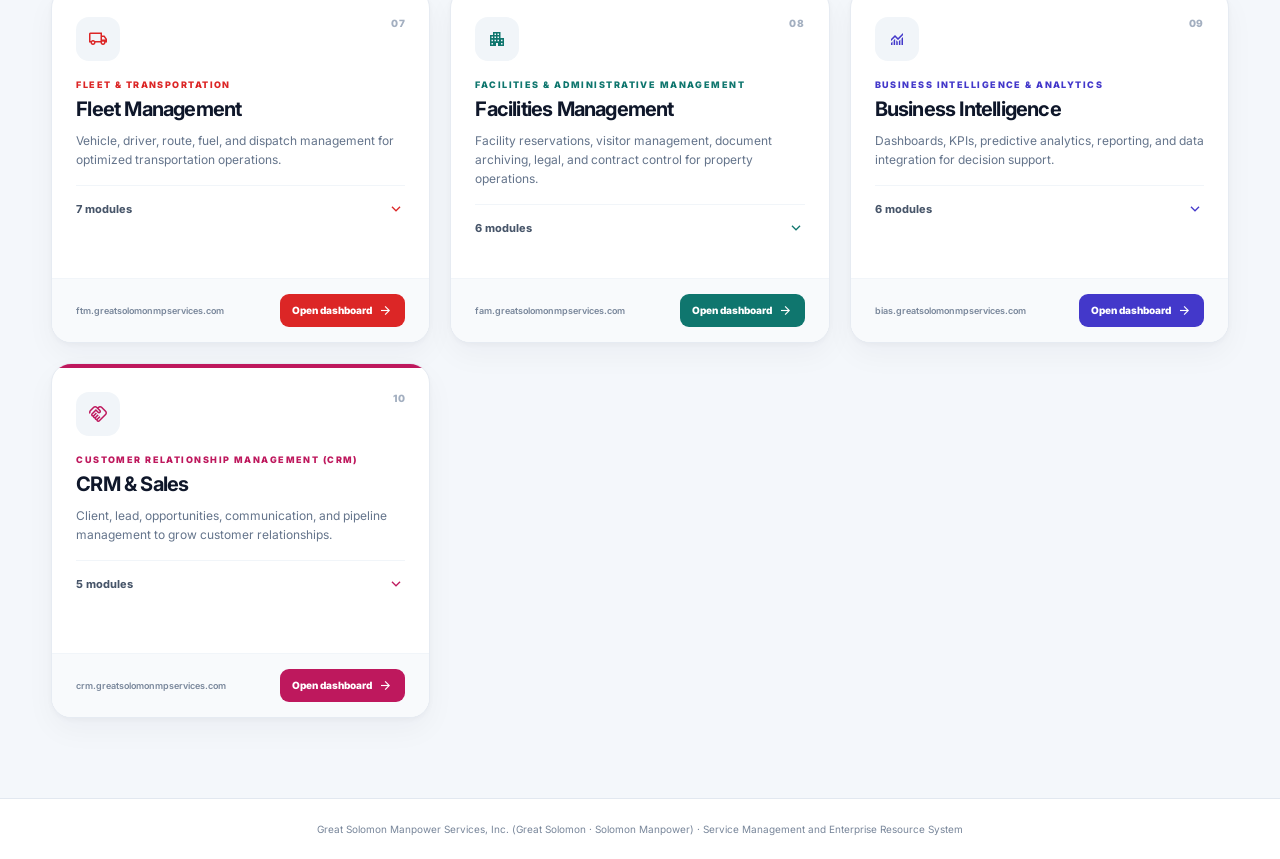
==== commit 36a8c8b7: "fix(favicon): add solid background, simplify graphic, and provide multiple-of-48 PNG favicons for Go" ====
--- a/index.html
+++ b/index.html
@@ -19,9 +19,13 @@
   <meta name="color-scheme" content="light" />
 
   <!-- Favicons and Web Manifest -->
-  <link rel="icon" href="/favicon.ico" sizes="any" />
+  <link rel="icon" type="image/png" sizes="48x48" href="/favicon-48x48.png" />
+  <link rel="icon" type="image/png" sizes="96x96" href="/favicon-96x96.png" />
+  <link rel="icon" type="image/png" sizes="144x144" href="/favicon-144x144.png" />
+  <link rel="icon" type="image/png" sizes="192x192" href="/favicon-192x192.png" />
+  <link rel="icon" type="image/png" sizes="512x512" href="/favicon.png" />
+  <link rel="icon" type="image/svg+xml" href="/favicon.svg" />
   <link rel="shortcut icon" href="/favicon.ico" />
-  <link rel="icon" type="image/png" sizes="512x512" href="/favicon.png" />
   <link rel="apple-touch-icon" href="/apple-touch-icon.png" />
   <link rel="manifest" href="/site.webmanifest" />
 
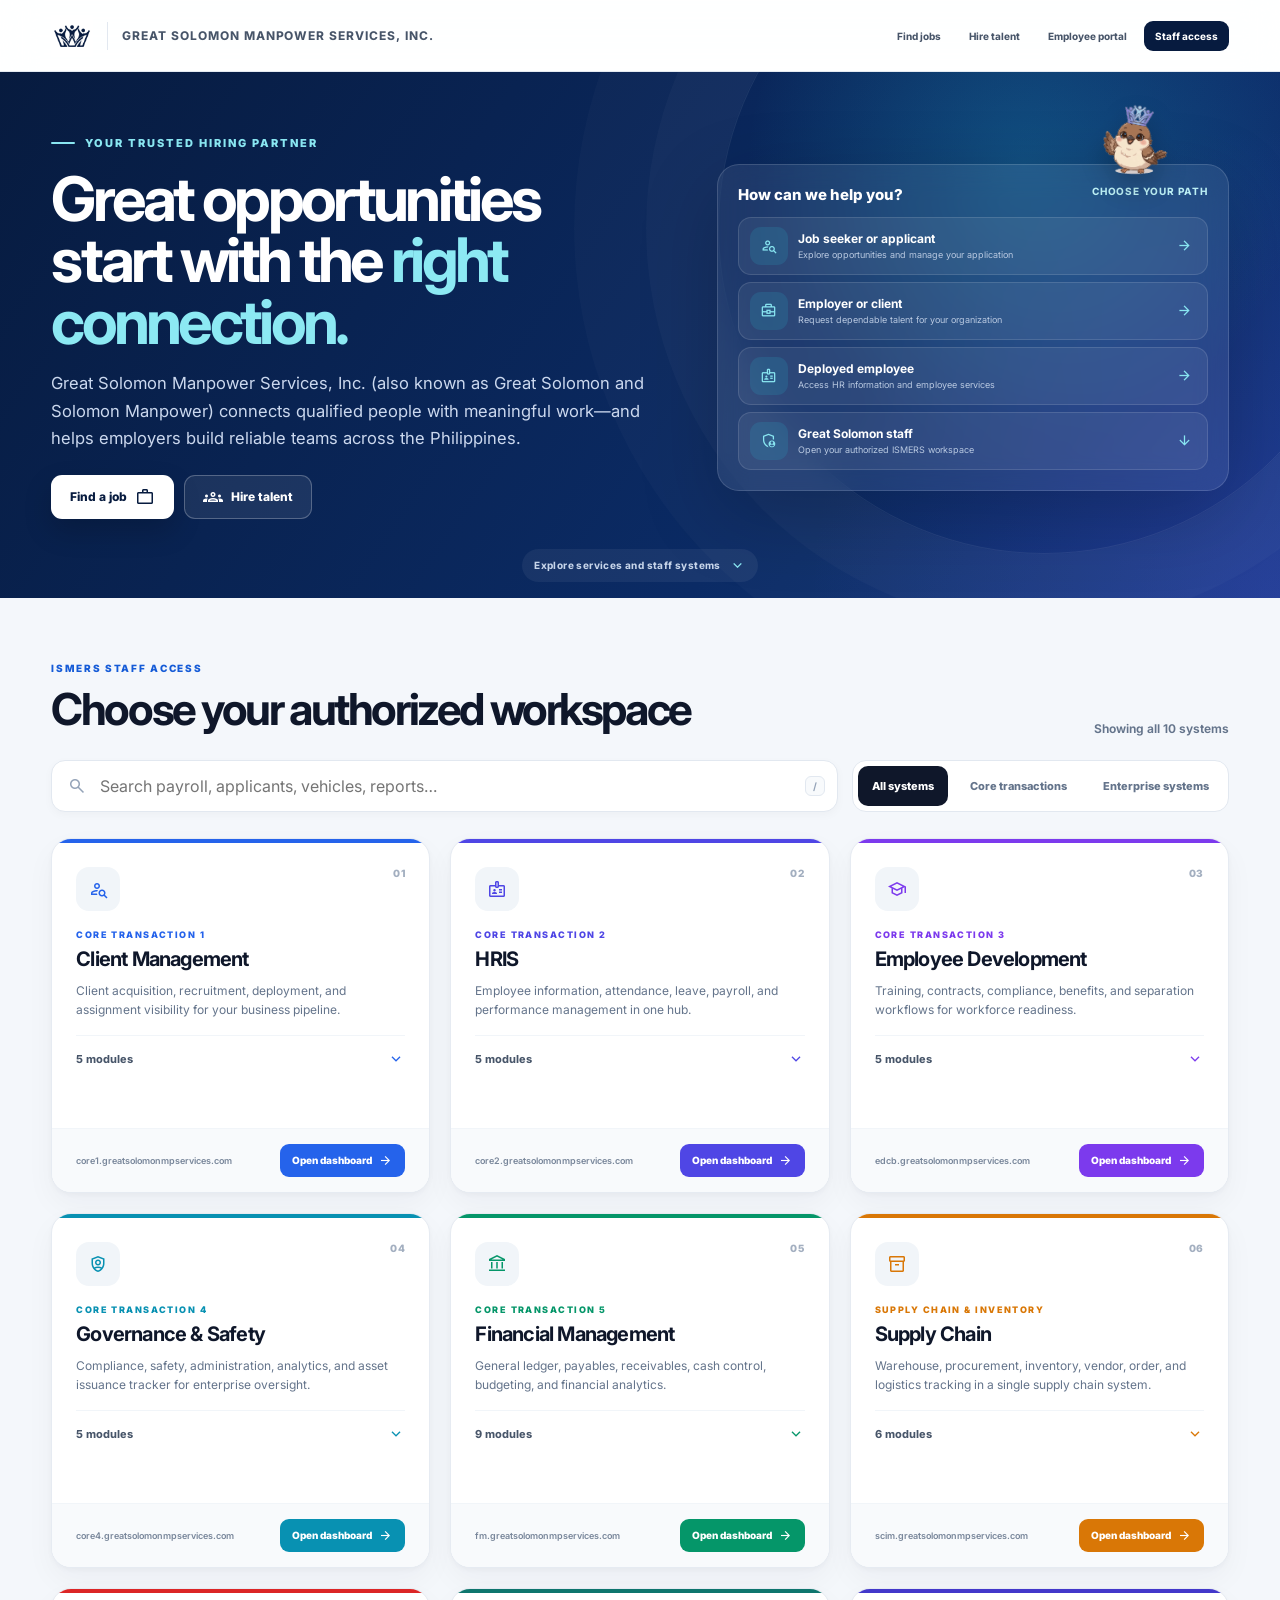
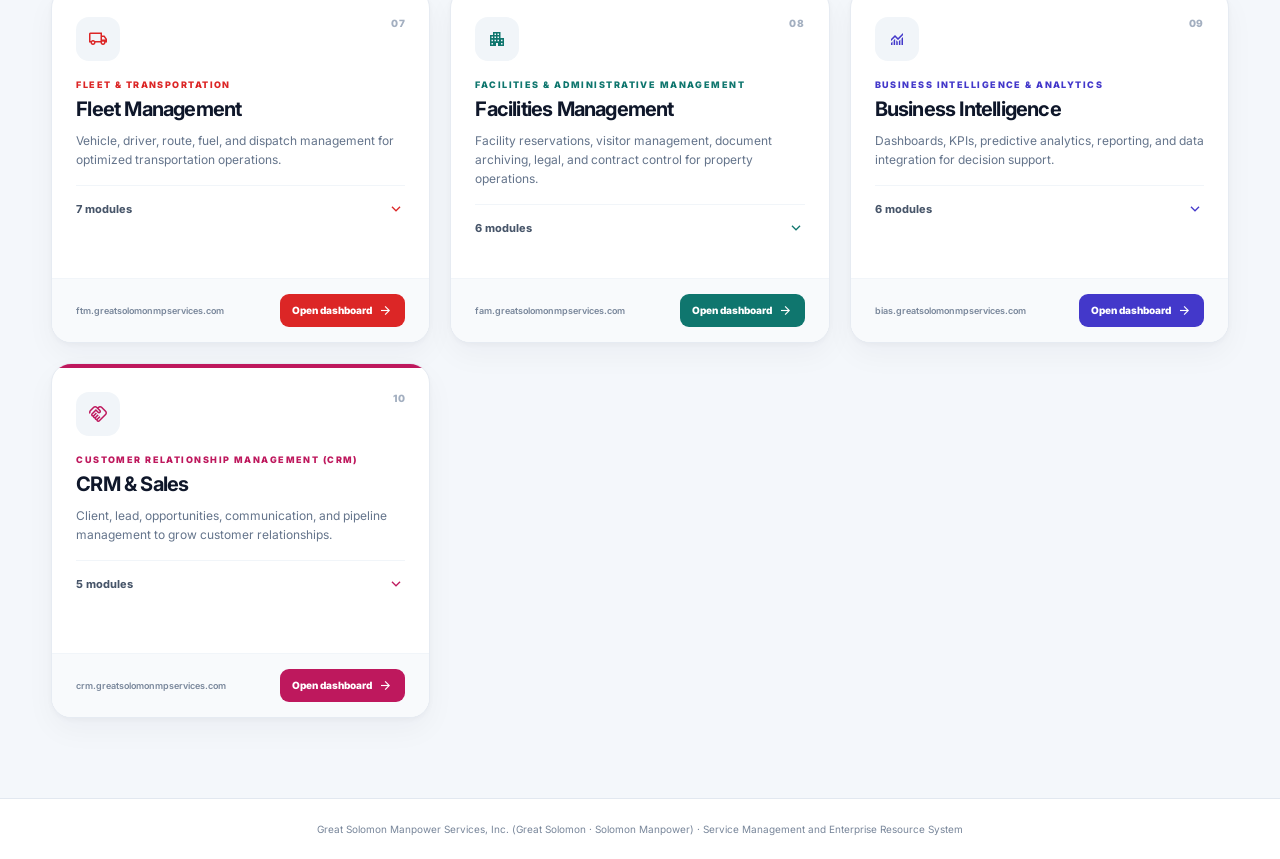
==== commit f604d3d9: "fix(favicon): make search icon canonical and revalidatable" ====
--- a/index.html
+++ b/index.html
@@ -19,13 +19,7 @@
   <meta name="color-scheme" content="light" />
 
   <!-- Favicons and Web Manifest -->
-  <link rel="icon" type="image/png" sizes="48x48" href="/favicon-48x48.png" />
   <link rel="icon" type="image/png" sizes="96x96" href="/favicon-96x96.png" />
-  <link rel="icon" type="image/png" sizes="144x144" href="/favicon-144x144.png" />
-  <link rel="icon" type="image/png" sizes="192x192" href="/favicon-192x192.png" />
-  <link rel="icon" type="image/png" sizes="512x512" href="/favicon.png" />
-  <link rel="icon" type="image/svg+xml" href="/favicon.svg" />
-  <link rel="shortcut icon" href="/favicon.ico" />
   <link rel="apple-touch-icon" href="/apple-touch-icon.png" />
   <link rel="manifest" href="/site.webmanifest" />
 
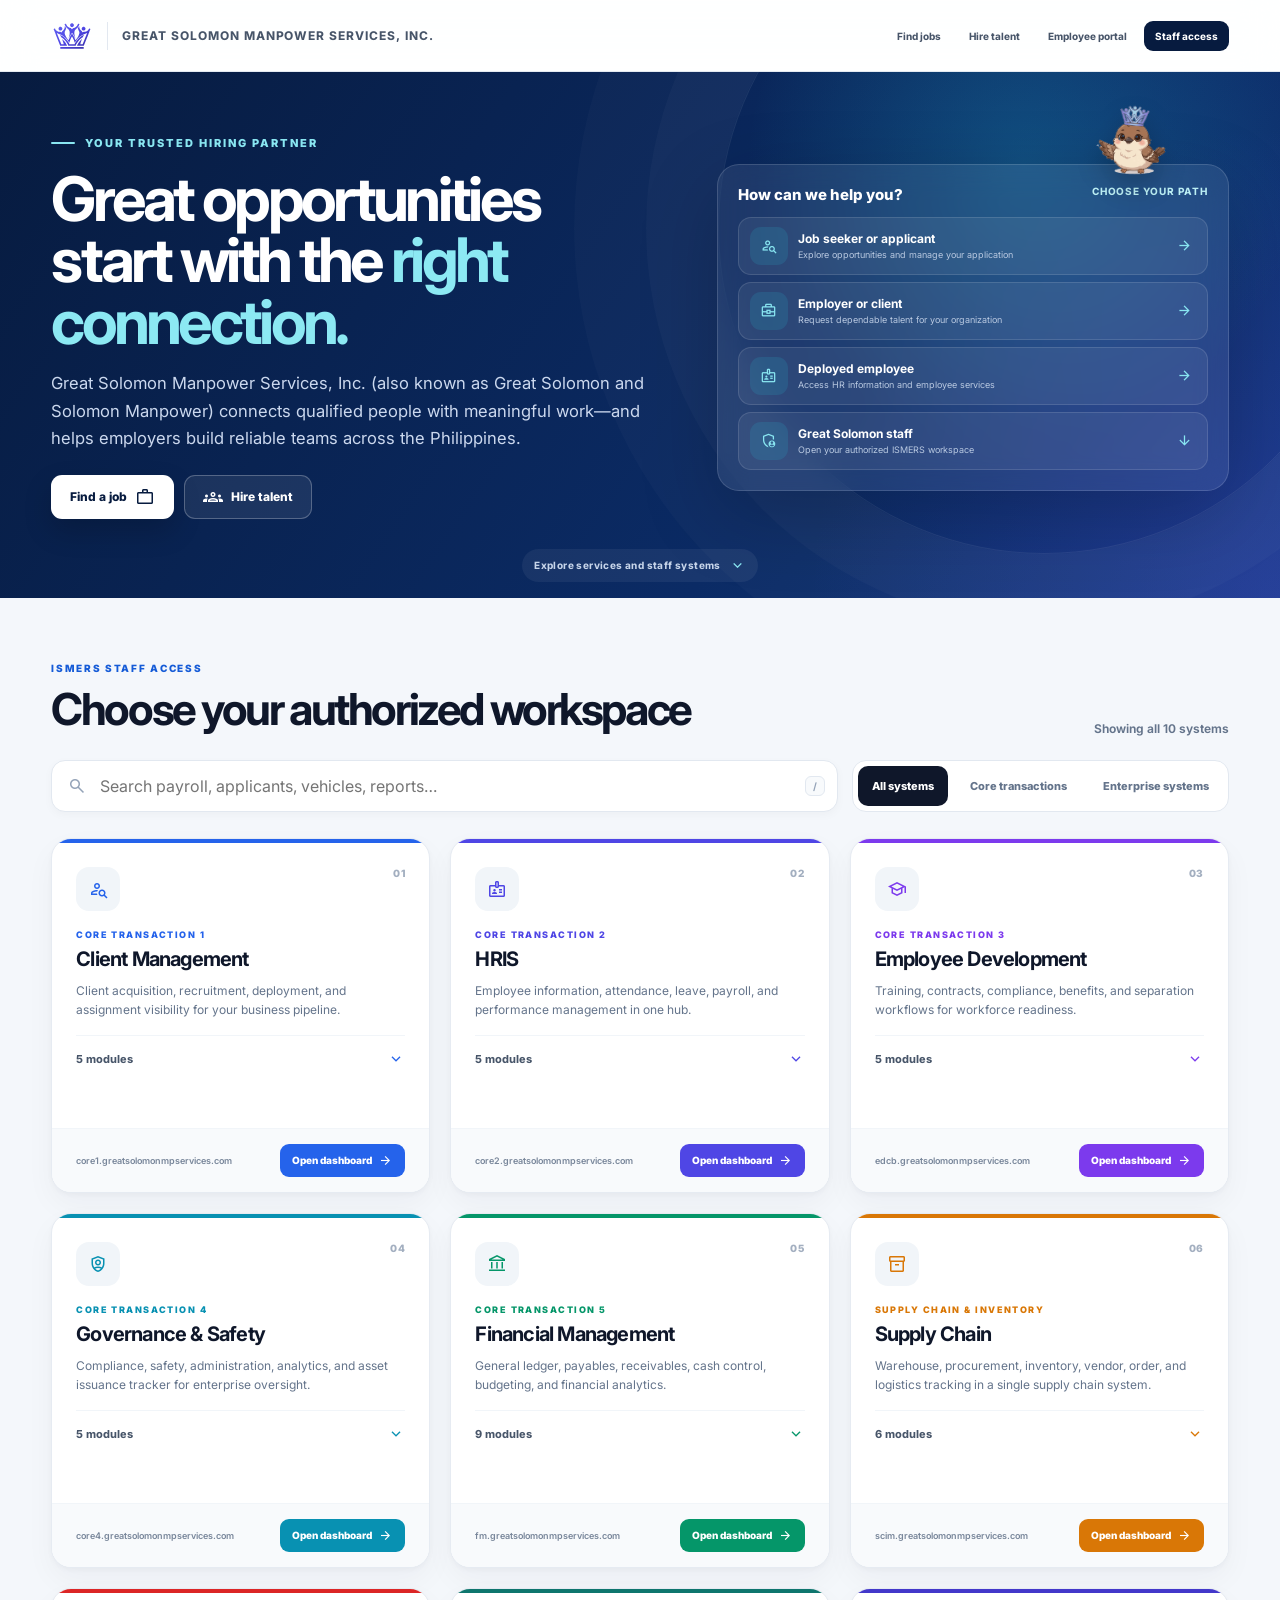
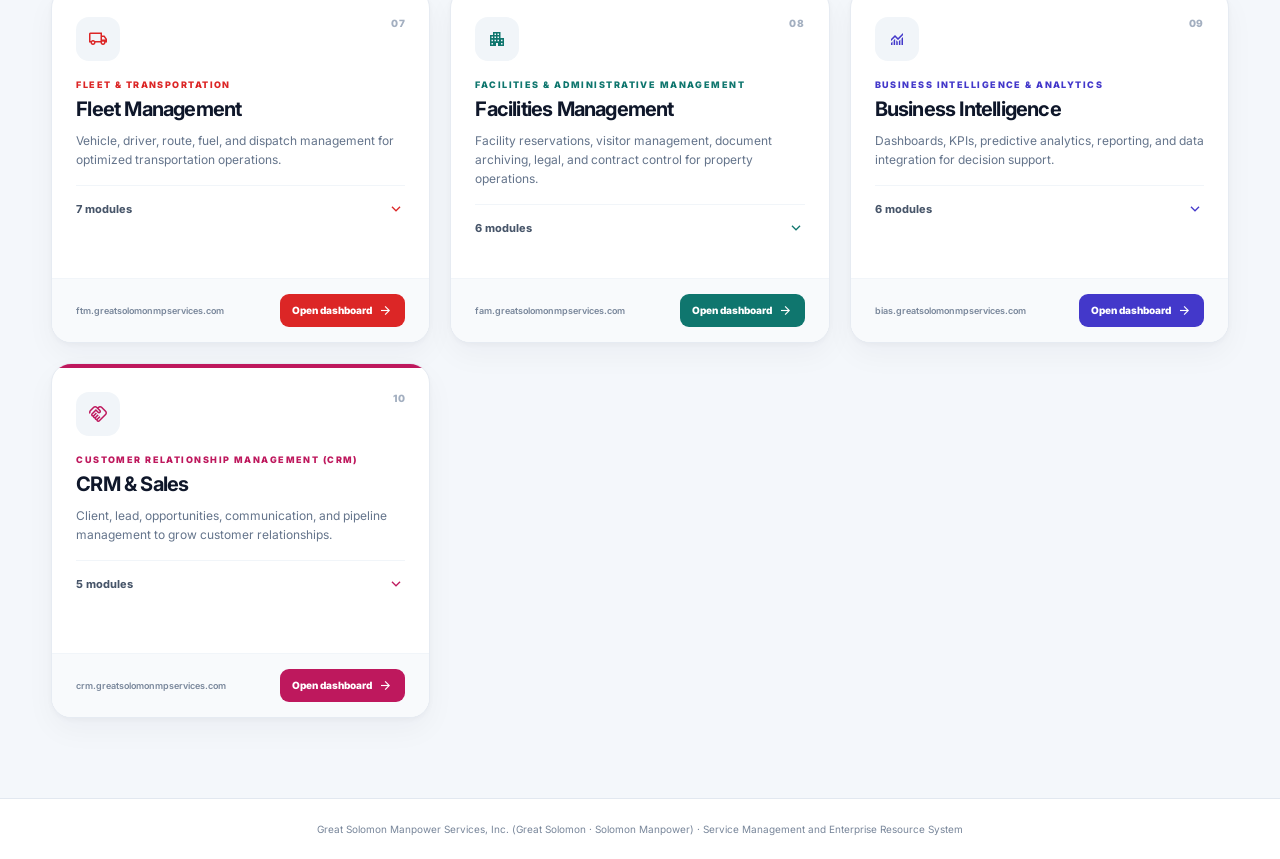
==== commit 7b4c4129: "fix: use complete indigo logo in header and favicons" ====
--- a/index.html
+++ b/index.html
@@ -19,7 +19,9 @@
   <meta name="color-scheme" content="light" />
 
   <!-- Favicons and Web Manifest -->
+  <link rel="icon" type="image/x-icon" href="/favicon.ico" />
   <link rel="icon" type="image/png" sizes="96x96" href="/favicon-96x96.png" />
+  <link rel="icon" type="image/svg+xml" sizes="any" href="/favicon.svg" />
   <link rel="apple-touch-icon" href="/apple-touch-icon.png" />
   <link rel="manifest" href="/site.webmanifest" />
 
@@ -183,7 +185,7 @@
 </head>
 <body>
   <header class="topbar">
-    <a class="brand" href="/" aria-label="Great Solomon Manpower Services, Inc. home"><img src="images/logo-icon.png" alt="Great Solomon Manpower Services, Inc. logo" /><span class="brand-divider" aria-hidden="true"></span><span class="brand-product">Great Solomon Manpower Services, Inc.</span></a><a class="mobile-staff" href="#systems">Staff access</a><nav class="topnav" id="mobile-navigation" aria-label="Audience navigation"><a href="https://core1.greatsolomonmpservices.com/">Find jobs</a><a href="https://core1.greatsolomonmpservices.com/">Hire talent</a><a href="https://core2.greatsolomonmpservices.com/">Employee portal</a><a class="staff-link" href="#systems">Staff access</a></nav><button class="mobile-menu" type="button" aria-label="Open navigation" aria-controls="mobile-navigation" aria-expanded="false"><span class="material-symbols-outlined">menu</span></button>
+    <a class="brand" href="/" aria-label="Great Solomon Manpower Services, Inc. home"><img src="images/logo-icon.svg" alt="Great Solomon Manpower Services, Inc. logo" /><span class="brand-divider" aria-hidden="true"></span><span class="brand-product">Great Solomon Manpower Services, Inc.</span></a><a class="mobile-staff" href="#systems">Staff access</a><nav class="topnav" id="mobile-navigation" aria-label="Audience navigation"><a href="https://core1.greatsolomonmpservices.com/">Find jobs</a><a href="https://core1.greatsolomonmpservices.com/">Hire talent</a><a href="https://core2.greatsolomonmpservices.com/">Employee portal</a><a class="staff-link" href="#systems">Staff access</a></nav><button class="mobile-menu" type="button" aria-label="Open navigation" aria-controls="mobile-navigation" aria-expanded="false"><span class="material-symbols-outlined">menu</span></button>
   </header>
   <main>
     <section class="hero" aria-labelledby="hero-title">
